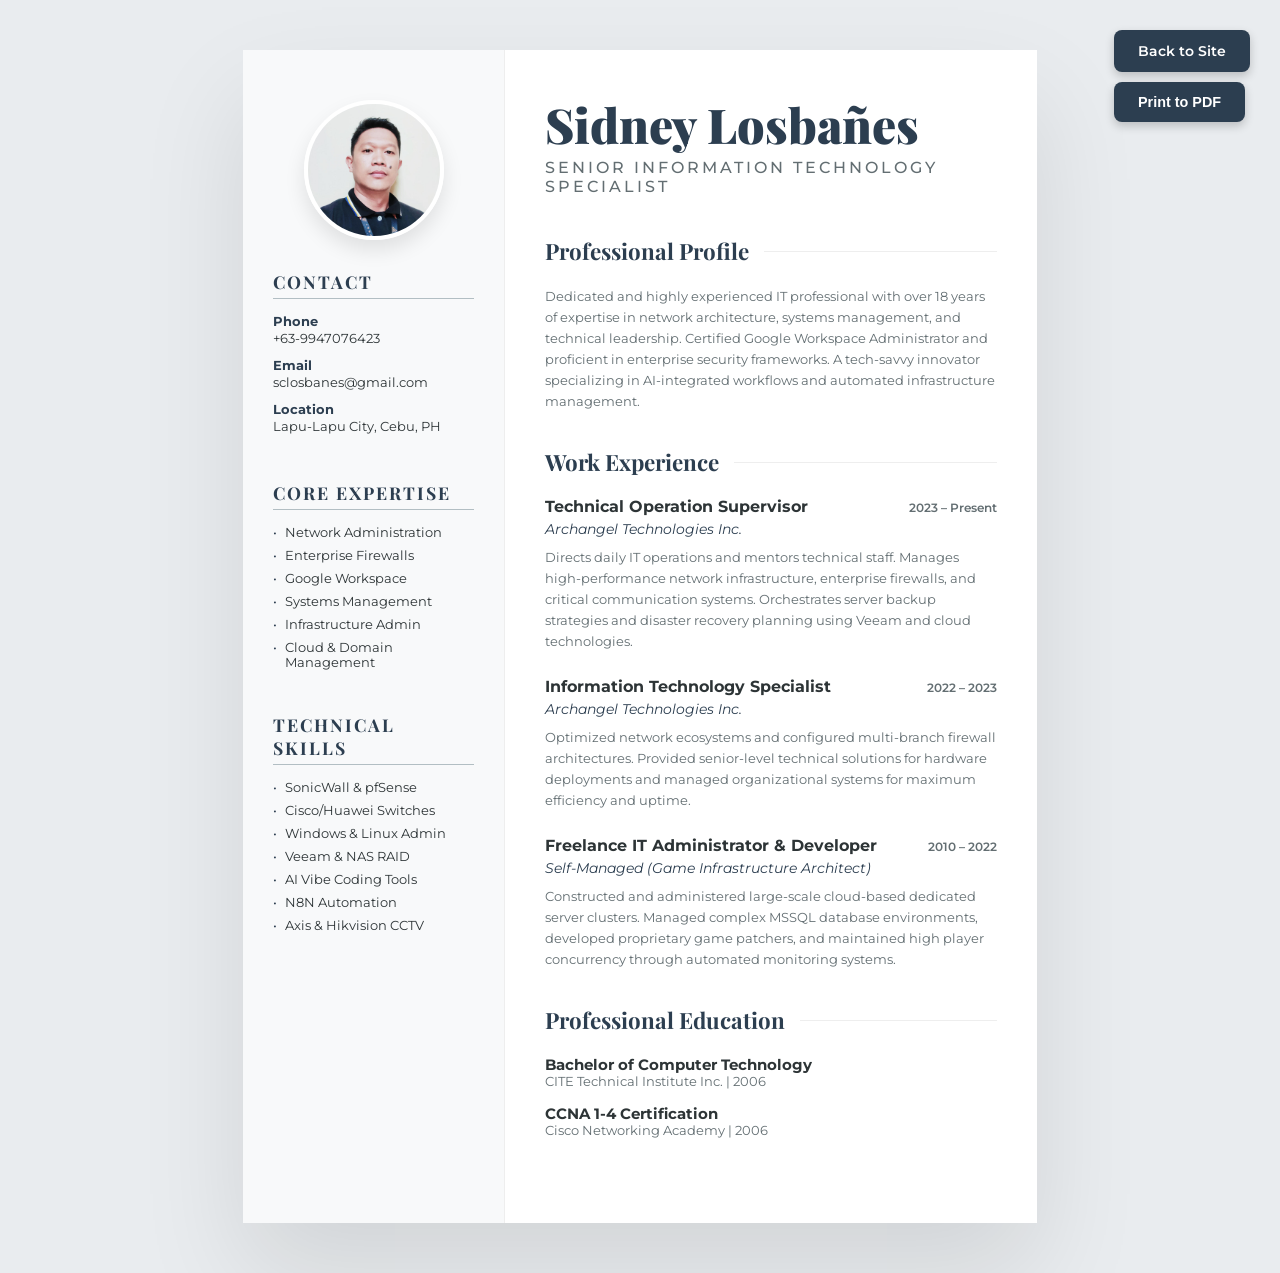
==== executive-resume.html @ 46b5d4f2 "feat: initial commit with executive deployment automation" ====
<!DOCTYPE html>
<html lang="en">
<head>
    <meta charset="UTF-8">
    <meta name="viewport" content="width=device-width, initial-scale=1.0">
    <title>Sidney Losbañes | Executive Resume</title>
    <link href="https://fonts.googleapis.com/css2?family=Playfair+Display:ital,wght@0,700;0,900;1,700&family=Montserrat:wght@300;400;500;600;700&display=swap" rel="stylesheet">
    <style>
        :root {
            --accent: #2c3e50;
            --sidebar-bg: #f8f9fa;
            --text-main: #2d3436;
            --text-muted: #636e72;
            --gold: #b2bec3;
            --spacing: 30px;
        }

        * {
            margin: 0;
            padding: 0;
            box-sizing: border-box;
        }

        body {
            font-family: 'Montserrat', sans-serif;
            background: #e9ecef;
            display: flex;
            justify-content: center;
            padding: 50px 0;
            color: var(--text-main);
        }

        .resume-paper {
            width: 210mm;
            min-height: 297mm;
            background: white;
            box-shadow: 0 50px 100px rgba(0,0,0,0.1);
            display: flex;
            position: relative;
            overflow: hidden;
        }

        /* Sidebar */
        .sidebar {
            width: 33%;
            background: var(--sidebar-bg);
            padding: 50px 30px;
            display: flex;
            flex-direction: column;
            border-right: 1px solid #eee;
        }

        .profile-img-container {
            width: 140px;
            height: 140px;
            margin: 0 auto 30px;
            border-radius: 50%;
            overflow: hidden;
            border: 4px solid white;
            box-shadow: 0 10px 20px rgba(0,0,0,0.1);
        }

        .profile-img-container img {
            width: 100%;
            height: 100%;
            object-fit: cover;
        }

        .sidebar-section {
            margin-bottom: 35px;
        }

        .sidebar-title {
            font-family: 'Playfair Display', serif;
            font-size: 1.1rem;
            text-transform: uppercase;
            letter-spacing: 2px;
            color: var(--accent);
            margin-bottom: 15px;
            border-bottom: 1px solid var(--gold);
            padding-bottom: 5px;
        }

        .contact-item {
            font-size: 0.8rem;
            margin-bottom: 12px;
            display: flex;
            flex-direction: column;
        }

        .contact-item strong {
            font-weight: 700;
            color: var(--accent);
            margin-bottom: 2px;
        }

        .skill-list {
            list-style: none;
        }

        .skill-item {
            font-size: 0.8rem;
            margin-bottom: 8px;
            padding-left: 12px;
            position: relative;
        }

        .skill-item::before {
            content: '•';
            position: absolute;
            left: 0;
            color: var(--accent);
        }

        /* Main Content */
        .main-content {
            width: 67%;
            padding: 50px 40px;
        }

        header {
            margin-bottom: 40px;
        }

        header h1 {
            font-family: 'Playfair Display', serif;
            font-size: 3rem;
            font-weight: 900;
            line-height: 1;
            margin-bottom: 10px;
            color: var(--accent);
        }

        header p {
            font-size: 1rem;
            font-weight: 500;
            letter-spacing: 3px;
            text-transform: uppercase;
            color: var(--text-muted);
        }

        .section {
            margin-bottom: 35px;
        }

        .section-title {
            font-family: 'Playfair Display', serif;
            font-size: 1.4rem;
            color: var(--accent);
            margin-bottom: 20px;
            display: flex;
            align-items: center;
            gap: 15px;
        }

        .section-title::after {
            content: '';
            flex: 1;
            height: 1px;
            background: #eee;
        }

        .exp-item {
            margin-bottom: 25px;
        }

        .exp-header {
            display: flex;
            justify-content: space-between;
            align-items: baseline;
            margin-bottom: 5px;
        }

        .exp-header h3 {
            font-size: 1rem;
            font-weight: 700;
        }

        .exp-date {
            font-size: 0.75rem;
            font-weight: 600;
            color: var(--text-muted);
        }

        .exp-company {
            font-size: 0.85rem;
            font-style: italic;
            color: var(--accent);
            margin-bottom: 10px;
        }

        .exp-desc {
            font-size: 0.82rem;
            color: var(--text-muted);
            line-height: 1.6;
        }

        .edu-item {
            margin-bottom: 15px;
        }

        .edu-item h3 { font-size: 0.95rem; font-weight: 700; }
        .edu-item p { font-size: 0.8rem; color: var(--text-muted); }

        @media print {
            body { padding: 0; background: white; }
            .resume-paper { box-shadow: none; border: none; width: 100%; min-height: 100%; }
            .no-print { display: none !important; }
        }

        /* Float Buttons */
        .controls {
            position: fixed;
            top: 30px;
            right: 30px;
            z-index: 100;
        }

        .controls a, .controls button {
            display: block;
            margin-bottom: 10px;
            padding: 12px 24px;
            background: var(--accent);
            color: white;
            text-decoration: none;
            border: none;
            border-radius: 8px;
            font-size: 0.9rem;
            font-weight: 600;
            cursor: pointer;
            text-align: center;
            box-shadow: 0 4px 10px rgba(0,0,0,0.2);
        }
    </style>
</head>
<body>
    <div class="controls no-print">
        <a href="index.html">Back to Site</a>
        <button onclick="window.print()">Print to PDF</button>
    </div>

    <div class="resume-paper">
        <!-- Sidebar -->
        <div class="sidebar">
            <div class="profile-img-container">
                <img src="unnamed.jpg" alt="Sidney Losbañes">
            </div>

            <div class="sidebar-section">
                <h2 class="sidebar-title">Contact</h2>
                <div class="contact-item">
                    <strong>Phone</strong>
                    <span>+63-9947076423</span>
                </div>
                <div class="contact-item">
                    <strong>Email</strong>
                    <span>sclosbanes@gmail.com</span>
                </div>
                <div class="contact-item">
                    <strong>Location</strong>
                    <span>Lapu-Lapu City, Cebu, PH</span>
                </div>
            </div>

            <div class="sidebar-section">
                <h2 class="sidebar-title">Core Expertise</h2>
                <ul class="skill-list">
                    <li class="skill-item">Network Administration</li>
                    <li class="skill-item">Enterprise Firewalls</li>
                    <li class="skill-item">Google Workspace</li>
                    <li class="skill-item">Systems Management</li>
                    <li class="skill-item">Infrastructure Admin</li>
                    <li class="skill-item">Cloud & Domain Management</li>
                </ul>
            </div>

            <div class="sidebar-section">
                <h2 class="sidebar-title">Technical Skills</h2>
                <ul class="skill-list">
                    <li class="skill-item">SonicWall & pfSense</li>
                    <li class="skill-item">Cisco/Huawei Switches</li>
                    <li class="skill-item">Windows & Linux Admin</li>
                    <li class="skill-item">Veeam & NAS RAID</li>
                    <li class="skill-item">AI Vibe Coding Tools</li>
                    <li class="skill-item">N8N Automation</li>
                    <li class="skill-item">Axis & Hikvision CCTV</li>
                </ul>
            </div>
        </div>

        <!-- Main Content -->
        <div class="main-content">
            <header>
                <h1>Sidney Losbañes</h1>
                <p>Senior Information Technology Specialist</p>
            </header>

            <div class="section">
                <h2 class="section-title">Professional Profile</h2>
                <p class="exp-desc">Dedicated and highly experienced IT professional with over 18 years of expertise in network architecture, systems management, and technical leadership. Certified Google Workspace Administrator and proficient in enterprise security frameworks. A tech-savvy innovator specializing in AI-integrated workflows and automated infrastructure management.</p>
            </div>

            <div class="section">
                <h2 class="section-title">Work Experience</h2>
                
                <div class="exp-item">
                    <div class="exp-header">
                        <h3>Technical Operation Supervisor</h3>
                        <span class="exp-date">2023 – Present</span>
                    </div>
                    <div class="exp-company">Archangel Technologies Inc.</div>
                    <p class="exp-desc">Directs daily IT operations and mentors technical staff. Manages high-performance network infrastructure, enterprise firewalls, and critical communication systems. Orchestrates server backup strategies and disaster recovery planning using Veeam and cloud technologies.</p>
                </div>

                <div class="exp-item">
                    <div class="exp-header">
                        <h3>Information Technology Specialist</h3>
                        <span class="exp-date">2022 – 2023</span>
                    </div>
                    <div class="exp-company">Archangel Technologies Inc.</div>
                    <p class="exp-desc">Optimized network ecosystems and configured multi-branch firewall architectures. Provided senior-level technical solutions for hardware deployments and managed organizational systems for maximum efficiency and uptime.</p>
                </div>

                <div class="exp-item">
                    <div class="exp-header">
                        <h3>Freelance IT Administrator & Developer</h3>
                        <span class="exp-date">2010 – 2022</span>
                    </div>
                    <div class="exp-company">Self-Managed (Game Infrastructure Architect)</div>
                    <p class="exp-desc">Constructed and administered large-scale cloud-based dedicated server clusters. Managed complex MSSQL database environments, developed proprietary game patchers, and maintained high player concurrency through automated monitoring systems.</p>
                </div>
            </div>

            <div class="section">
                <h2 class="section-title">Professional Education</h2>
                
                <div class="edu-item">
                    <h3>Bachelor of Computer Technology</h3>
                    <p>CITE Technical Institute Inc. | 2006</p>
                </div>

                <div class="edu-item">
                    <h3>CCNA 1-4 Certification</h3>
                    <p>Cisco Networking Academy | 2006</p>
                </div>
            </div>
        </div>
    </div>
</body>
</html>
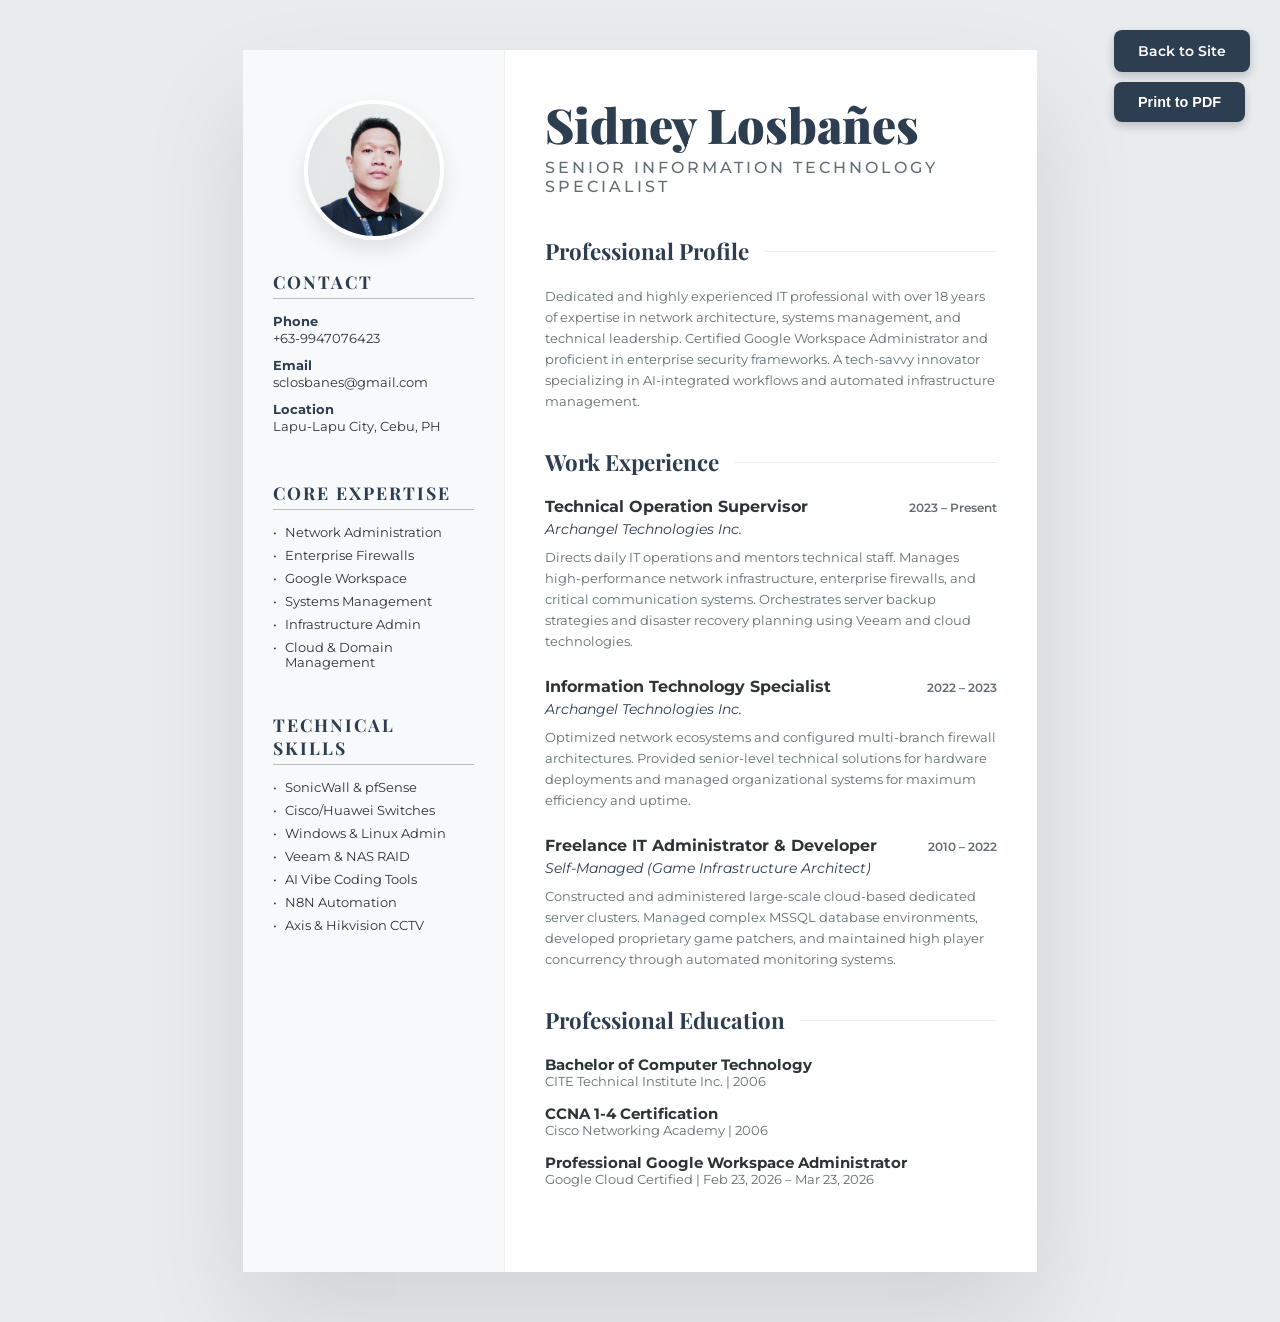
==== commit 8b564768: "Update responsive design and added Google Workspace certification" ====
--- a/executive-resume.html
+++ b/executive-resume.html
@@ -208,6 +208,15 @@
             .no-print { display: none !important; }
         }
 
+        @media (max-width: 900px) {
+            body { padding: 20px 10px; }
+            .resume-paper { flex-direction: column; width: 100%; }
+            .sidebar { width: 100%; padding: 40px 30px; border-right: none; border-bottom: 3px solid #eee; }
+            .main-content { width: 100%; padding: 40px 30px; }
+            header h1 { font-size: 2.5rem; }
+            .exp-header { flex-direction: column; align-items: flex-start; gap: 5px; }
+        }
+
         /* Float Buttons */
         .controls {
             position: fixed;
@@ -343,6 +352,11 @@
                     <h3>CCNA 1-4 Certification</h3>
                     <p>Cisco Networking Academy | 2006</p>
                 </div>
+
+                <div class="edu-item">
+                    <h3>Professional Google Workspace Administrator</h3>
+                    <p>Google Cloud Certified | Feb 23, 2026 – Mar 23, 2026</p>
+                </div>
             </div>
         </div>
     </div>
